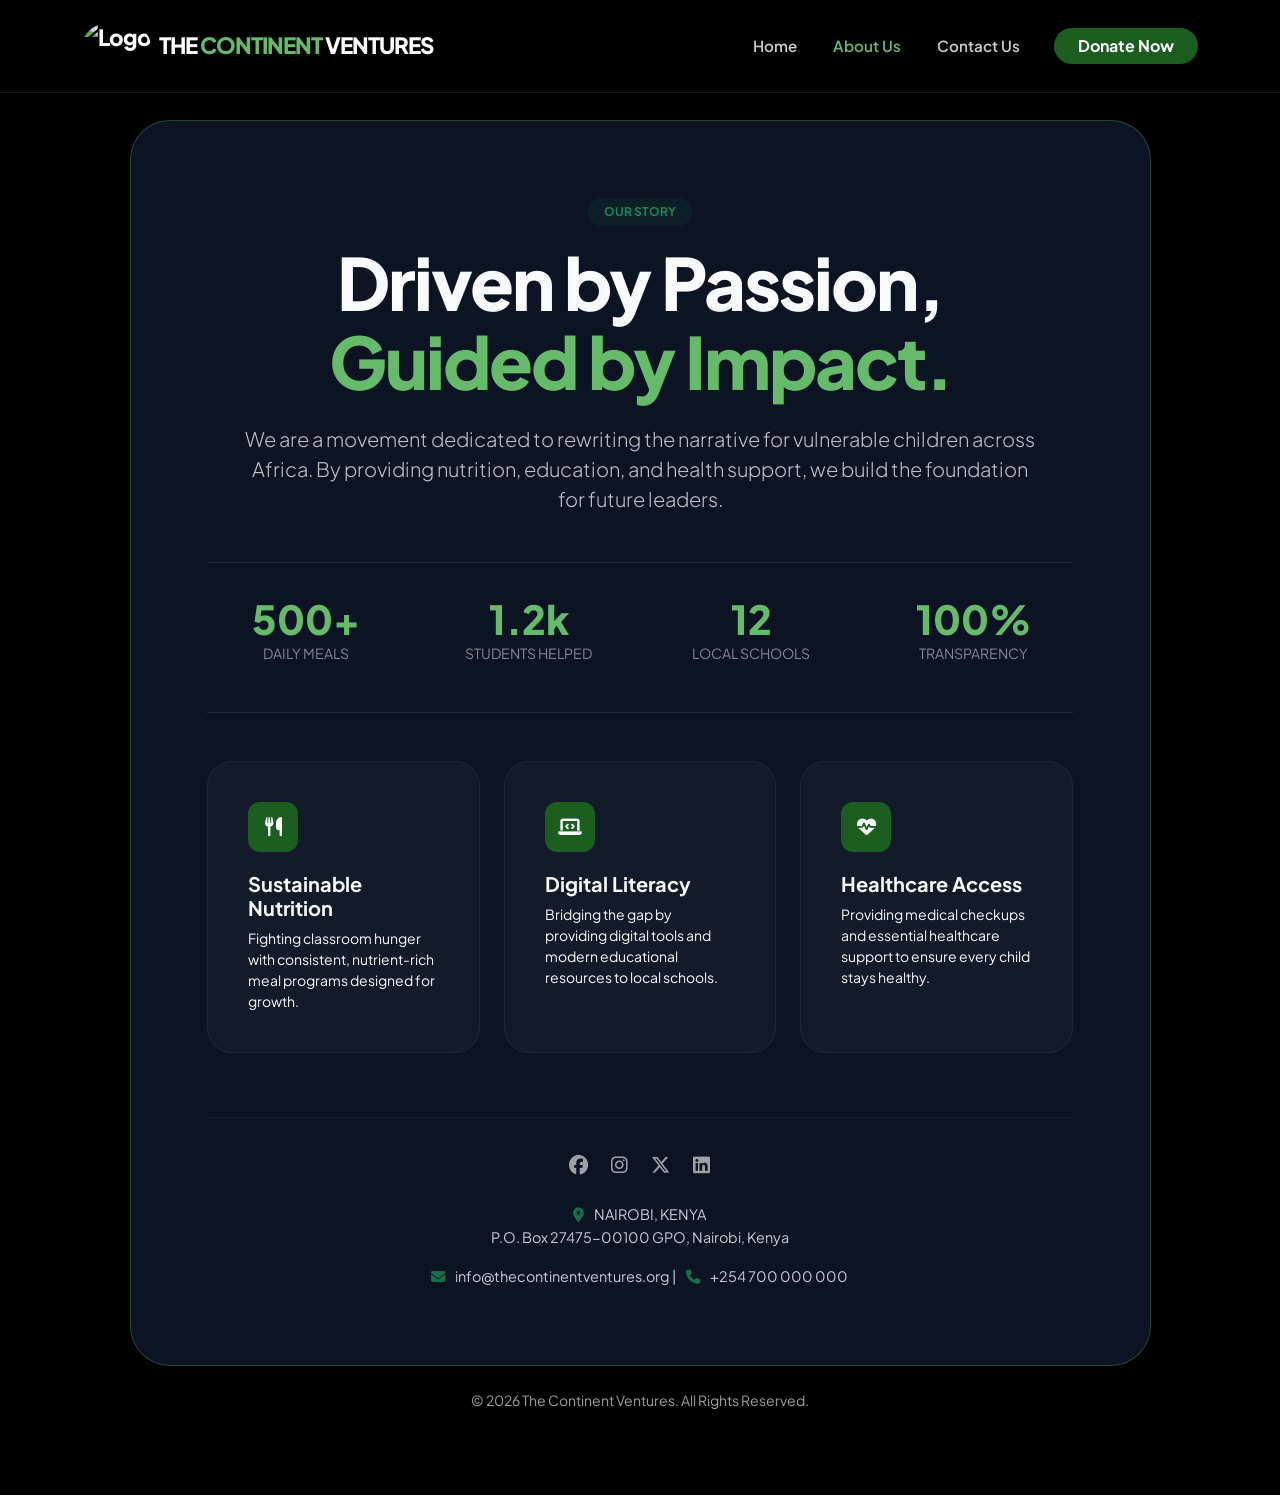
==== about.html @ 3dfab657 "Update about.html favicon update" ====
<!DOCTYPE html>
<html lang="en">
<head>
    <meta charset="UTF-8">
    <meta name="viewport" content="width=device-width, initial-scale=1.0">
    <title>About Us | The Continent Ventures</title>
    
    <link rel="icon" type="image/jpeg" href="logo.jpg" sizes="any">
    
    <link href="https://fonts.googleapis.com/css2?family=Plus+Jakarta+Sans:wght@300;400;600;800&display=swap" rel="stylesheet">
    <link href="https://cdn.jsdelivr.net/npm/bootstrap@5.3.0/dist/css/bootstrap.min.css" rel="stylesheet">
    <link rel="stylesheet" href="https://cdnjs.cloudflare.com/ajax/libs/font-awesome/6.4.0/css/all.min.css">
    
    <style>
        :root {
            --primary-green: #1b5e20;
            --accent-green: #66bb6a;
            --glass-bg: rgba(15, 23, 42, 0.85);
            --border-glow: rgba(102, 187, 106, 0.3);
        }

        body {
            font-family: 'Plus Jakarta Sans', sans-serif;
            background-color: #000;
            color: #f8fafc;
            overflow-x: hidden;
            margin: 0;
        }

        /* Responsive Background Effect */
        .hero-bg {
            position: fixed;
            top: 0;
            left: 0;
            width: 100%;
            height: 100%;
            z-index: -2;
            background-image: url('https://images.unsplash.com/photo-1503919919749-6466a55d6928?q=80&w=1920&auto=format');
            background-size: cover;
            background-position: center;
            animation: kenBurns 30s infinite alternate;
        }

        @keyframes kenBurns {
            from { transform: scale(1); }
            to { transform: scale(1.15); }
        }

        .overlay {
            position: fixed;
            top: 0;
            left: 0;
            width: 100%;
            height: 100%;
            background: linear-gradient(135deg, rgba(0,0,0,0.65) 0%, rgba(0,0,0,0.95) 100%);
            z-index: -1;
        }

        /* --- STICKY DYNAMIC NAVIGATION --- */
        .navbar {
            backdrop-filter: blur(20px);
            -webkit-backdrop-filter: blur(20px);
            border-bottom: 1px solid rgba(255,255,255,0.1);
            padding: 1rem 0;
            background: rgba(0, 0, 0, 0.8);
        }

        .navbar-brand {
            font-weight: 800;
            letter-spacing: -1px;
            font-size: clamp(1rem, 4vw, 1.4rem);
        }

        .nav-link {
            font-weight: 600;
            font-size: 0.95rem;
            margin: 0 10px;
            transition: color 0.3s ease;
            color: rgba(255,255,255,0.8) !important;
        }

        .nav-link:hover, .nav-link.active {
            color: var(--accent-green) !important;
        }

        /* --- MAIN CARD --- */
        .scroll-container {
            padding-top: 120px;
            padding-bottom: 60px;
            min-height: 100vh;
        }

        .main-card {
            background: var(--glass-bg);
            backdrop-filter: blur(40px);
            -webkit-backdrop-filter: blur(40px);
            border: 1px solid var(--border-glow);
            border-radius: clamp(20px, 5vw, 40px);
            padding: clamp(25px, 6vw, 80px);
            box-shadow: 0 50px 100px -20px rgba(0,0,0,0.8);
        }

        h1.headline {
            font-size: clamp(2rem, 8vw, 4.5rem);
            font-weight: 800;
            line-height: 1.1;
            letter-spacing: -2px;
            margin-bottom: 1.5rem;
        }

        /* Grid for Stats */
        .stats-grid {
            display: grid;
            grid-template-columns: repeat(auto-fit, minmax(120px, 1fr));
            gap: 1.5rem;
            margin: 3rem 0;
            padding: 2rem 0;
            border-top: 1px solid rgba(255,255,255,0.1);
            border-bottom: 1px solid rgba(255,255,255,0.1);
        }

        .stat-box h2 {
            font-weight: 800;
            color: var(--accent-green);
            font-size: clamp(1.5rem, 4vw, 2.5rem);
            margin: 0;
        }

        /* Feature Cards */
        .impact-feature {
            background: rgba(255, 255, 255, 0.03);
            border: 1px solid rgba(255, 255, 255, 0.05);
            padding: clamp(20px, 4vw, 40px);
            border-radius: 25px;
            height: 100%;
            transition: transform 0.3s ease, border-color 0.3s ease;
        }

        .impact-feature:hover {
            transform: translateY(-8px);
            border-color: var(--accent-green);
            background: rgba(255, 255, 255, 0.05);
        }

        .icon-circle {
            width: 50px;
            height: 50px;
            background: var(--primary-green);
            border-radius: 12px;
            display: flex;
            align-items: center;
            justify-content: center;
            margin-bottom: 20px;
            font-size: 1.2rem;
            color: white;
        }

        /* --- FOOTER & ADDRESS --- */
        .footer-address {
            margin-top: 4rem;
            padding-top: 2rem;
            border-top: 1px solid rgba(255,255,255,0.05);
        }

        .address-text {
            font-size: 0.9rem;
            opacity: 0.8;
            line-height: 1.6;
        }

        .social-links a {
            color: #fff;
            margin: 0 10px;
            font-size: 1.2rem;
            transition: 0.3s;
            opacity: 0.6;
            text-decoration: none;
        }

        .social-links a:hover {
            color: var(--accent-green);
            opacity: 1;
        }

        /* Responsive Breakpoints */
        @media (max-width: 991px) {
            .navbar { background: rgba(0, 0, 0, 0.95); }
            .scroll-container { padding-top: 100px; }
            .main-card { border-radius: 0; margin-top: -20px; }
        }
    </style>
</head>
<body>

    <nav class="navbar navbar-expand-lg navbar-dark fixed-top">
        <div class="container">
            <a class="navbar-brand d-flex align-items-center" href="index.html">
                <img src="logo.jpg" alt="Logo" height="50" class="me-2 rounded-circle">
                <span>THE <span style="color:var(--accent-green)">CONTINENT</span> VENTURES</span>
            </a>
            
            <button class="navbar-toggler" type="button" data-bs-toggle="collapse" data-bs-target="#mainNav">
                <span class="navbar-toggler-icon"></span>
            </button>

            <div class="collapse navbar-collapse" id="mainNav">
                <ul class="navbar-nav ms-auto align-items-center">
                    <li class="nav-item"><a class="nav-link" href="index.html">Home</a></li>
                    <li class="nav-item"><a class="nav-link active" href="about.html">About Us</a></li>
                    <li class="nav-item"><a class="nav-link" href="contact.html">Contact Us</a></li>
                    <li class="nav-item ms-lg-3 mt-3 mt-lg-0">
                        <a class="btn btn-success rounded-pill px-4 fw-bold w-100 w-lg-auto" href="donate.html" style="background-color: var(--primary-green); border: none;">Donate Now</a>
                    </li>
                </ul>
            </div>
        </div>
    </nav>

    <div class="hero-bg"></div>
    <div class="overlay"></div>

    <div class="scroll-container">
        <div class="container">
            <div class="row justify-content-center">
                <div class="col-xl-11">
                    
                    <div class="main-card">
                        <div class="text-center mb-5">
                            <span class="badge bg-success bg-opacity-10 text-success px-3 py-2 rounded-pill mb-3 fw-bold">OUR STORY</span>
                            <h1 class="headline">Driven by Passion, <br><span style="color:var(--accent-green)">Guided by Impact.</span></h1>
                            <p class="lead opacity-75 mx-auto" style="max-width: 800px;">
                                We are a movement dedicated to rewriting the narrative for vulnerable children across Africa. By providing nutrition, education, and health support, we build the foundation for future leaders.
                            </p>
                        </div>

                        <div class="stats-grid text-center">
                            <div class="stat-box"><h2>500+</h2><p class="small opacity-50">DAILY MEALS</p></div>
                            <div class="stat-box"><h2>1.2k</h2><p class="small opacity-50">STUDENTS HELPED</p></div>
                            <div class="stat-box"><h2>12</h2><p class="small opacity-50">LOCAL SCHOOLS</p></div>
                            <div class="stat-box"><h2>100%</h2><p class="small opacity-50">TRANSPARENCY</p></div>
                        </div>

                        <div class="row g-4">
                            <div class="col-lg-4 col-md-6">
                                <div class="impact-feature">
                                    <div class="icon-circle"><i class="fa-solid fa-utensils"></i></div>
                                    <h5 class="fw-bold">Sustainable Nutrition</h5>
                                    <p class="small opacity-70 mb-0">Fighting classroom hunger with consistent, nutrient-rich meal programs designed for growth.</p>
                                </div>
                            </div>
                            <div class="col-lg-4 col-md-6">
                                <div class="impact-feature">
                                    <div class="icon-circle"><i class="fa-solid fa-laptop-code"></i></div>
                                    <h5 class="fw-bold">Digital Literacy</h5>
                                    <p class="small opacity-70 mb-0">Bridging the gap by providing digital tools and modern educational resources to local schools.</p>
                                </div>
                            </div>
                            <div class="col-lg-4 col-md-12">
                                <div class="impact-feature">
                                    <div class="icon-circle"><i class="fa-solid fa-heart-pulse"></i></div>
                                    <h5 class="fw-bold">Healthcare Access</h5>
                                    <p class="small opacity-70 mb-0">Providing medical checkups and essential healthcare support to ensure every child stays healthy.</p>
                                </div>
                            </div>
                        </div>

                        <div class="footer-address text-center">
                            <div class="row justify-content-center">
                                <div class="col-md-8">
                                    <div class="social-links mb-4">
                                        <a href="#"><i class="fa-brands fa-facebook"></i></a>
                                        <a href="#"><i class="fa-brands fa-instagram"></i></a>
                                        <a href="#"><i class="fa-brands fa-x-twitter"></i></a>
                                        <a href="#"><i class="fa-brands fa-linkedin"></i></a>
                                    </div>
                                    <div class="address-text mb-3">
                                        <i class="fa-solid fa-location-dot text-success me-2"></i>
                                        NAIROBI, KENYA<br>
                                        P.O. Box 27475-00100 GPO, Nairobi, Kenya
                                    </div>
                                    <div class="address-text">
                                        <i class="fa-solid fa-envelope text-success me-2"></i> info@thecontinentventures.org | 
                                        <i class="fa-solid fa-phone text-success ms-2 me-2"></i> +254 700 000 000
                                    </div>
                                </div>
                            </div>
                        </div>
                    </div>

                    <footer class="text-center mt-4 mb-4">
                        <p class="small opacity-40">
                            &copy; <span id="autoYear"></span> The Continent Ventures. All Rights Reserved.
                        </p>
                    </footer>

                </div>
            </div>
        </div>
    </div>

    <script src="https://cdn.jsdelivr.net/npm/bootstrap@5.3.0/dist/js/bootstrap.bundle.min.js"></script>
    <script>
        // Dynamically update the copyright year
        document.getElementById("autoYear").textContent = new Date().getFullYear();
    </script>
</body>
</html>
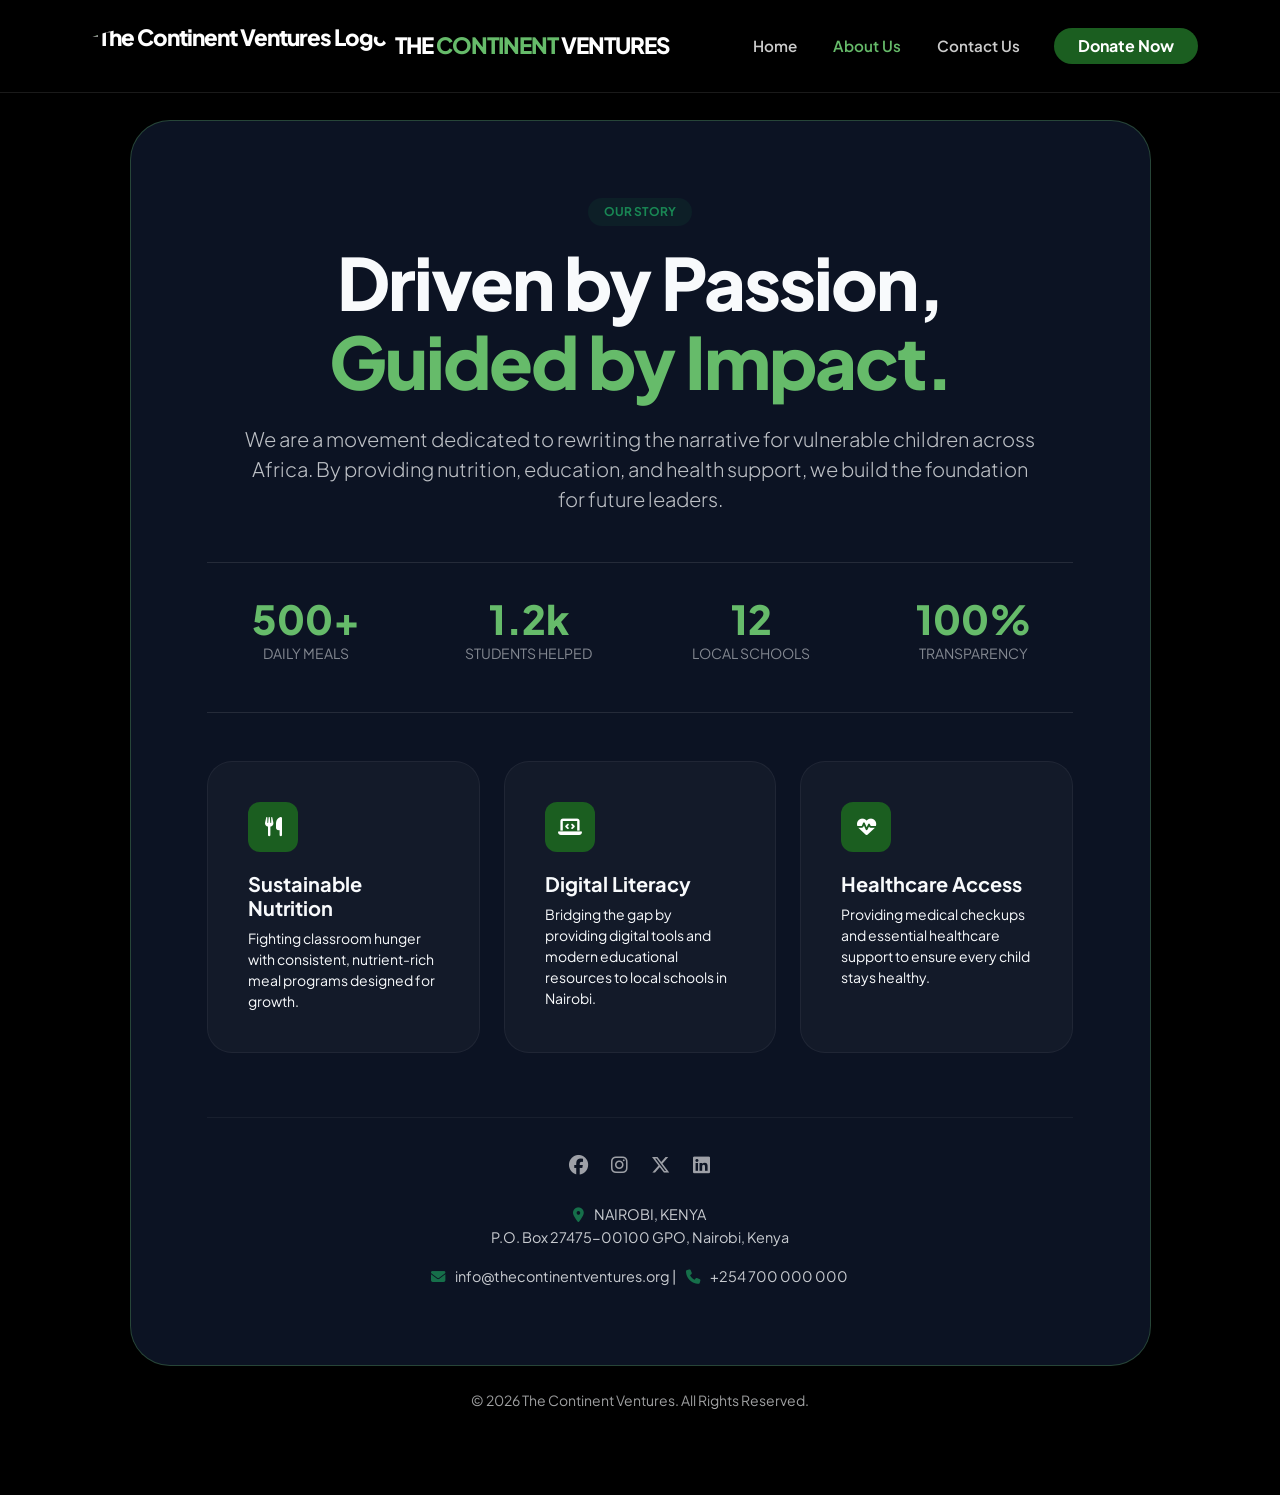
==== commit aab604e3: "Update about.html google" ====
--- a/about.html
+++ b/about.html
@@ -3,8 +3,34 @@
 <head>
     <meta charset="UTF-8">
     <meta name="viewport" content="width=device-width, initial-scale=1.0">
-    <title>About Us | The Continent Ventures</title>
+    <title>About Us | The Continent Ventures | Mission & Impact in Africa</title>
     
+    <meta name="description" content="Learn about The Continent Ventures mission to support vulnerable children in Africa through sustainable nutrition, education, and healthcare access.">
+    <link rel="canonical" href="https://thecontinentventures.github.io/thecontinentventures/about.html" />
+    
+    <meta property="og:type" content="website">
+    <meta property="og:url" content="https://thecontinentventures.github.io/thecontinentventures/about.html">
+    <meta property="og:title" content="About Us | The Continent Ventures">
+    <meta property="og:description" content="Driven by passion, guided by impact. Rewriting the narrative for vulnerable children across Africa.">
+    <meta property="og:image" content="https://thecontinentventures.github.io/thecontinentventures/logo.jpg">
+
+    <script type="application/ld+json">
+    {
+      "@context": "https://schema.org",
+      "@type": "AboutPage",
+      "mainEntity": {
+        "@type": "NGO",
+        "name": "The Continent Ventures",
+        "description": "A movement dedicated to providing nutrition, education, and health support to children across Africa.",
+        "address": {
+          "@type": "PostalAddress",
+          "addressLocality": "Nairobi",
+          "addressCountry": "KE"
+        }
+      }
+    }
+    </script>
+
     <link rel="icon" type="image/jpeg" href="logo.jpg" sizes="any">
     
     <link href="https://fonts.googleapis.com/css2?family=Plus+Jakarta+Sans:wght@300;400;600;800&display=swap" rel="stylesheet">
@@ -195,7 +221,7 @@
     <nav class="navbar navbar-expand-lg navbar-dark fixed-top">
         <div class="container">
             <a class="navbar-brand d-flex align-items-center" href="index.html">
-                <img src="logo.jpg" alt="Logo" height="50" class="me-2 rounded-circle">
+                <img src="logo.jpg" alt="The Continent Ventures Logo" height="50" class="me-2 rounded-circle">
                 <span>THE <span style="color:var(--accent-green)">CONTINENT</span> VENTURES</span>
             </a>
             
@@ -252,7 +278,7 @@
                                 <div class="impact-feature">
                                     <div class="icon-circle"><i class="fa-solid fa-laptop-code"></i></div>
                                     <h5 class="fw-bold">Digital Literacy</h5>
-                                    <p class="small opacity-70 mb-0">Bridging the gap by providing digital tools and modern educational resources to local schools.</p>
+                                    <p class="small opacity-70 mb-0">Bridging the gap by providing digital tools and modern educational resources to local schools in Nairobi.</p>
                                 </div>
                             </div>
                             <div class="col-lg-4 col-md-12">
@@ -268,10 +294,10 @@
                             <div class="row justify-content-center">
                                 <div class="col-md-8">
                                     <div class="social-links mb-4">
-                                        <a href="#"><i class="fa-brands fa-facebook"></i></a>
-                                        <a href="#"><i class="fa-brands fa-instagram"></i></a>
-                                        <a href="#"><i class="fa-brands fa-x-twitter"></i></a>
-                                        <a href="#"><i class="fa-brands fa-linkedin"></i></a>
+                                        <a href="#" aria-label="Facebook"><i class="fa-brands fa-facebook"></i></a>
+                                        <a href="#" aria-label="Instagram"><i class="fa-brands fa-instagram"></i></a>
+                                        <a href="#" aria-label="Twitter"><i class="fa-brands fa-x-twitter"></i></a>
+                                        <a href="#" aria-label="LinkedIn"><i class="fa-brands fa-linkedin"></i></a>
                                     </div>
                                     <div class="address-text mb-3">
                                         <i class="fa-solid fa-location-dot text-success me-2"></i>
@@ -300,7 +326,6 @@
 
     <script src="https://cdn.jsdelivr.net/npm/bootstrap@5.3.0/dist/js/bootstrap.bundle.min.js"></script>
     <script>
-        // Dynamically update the copyright year
         document.getElementById("autoYear").textContent = new Date().getFullYear();
     </script>
 </body>
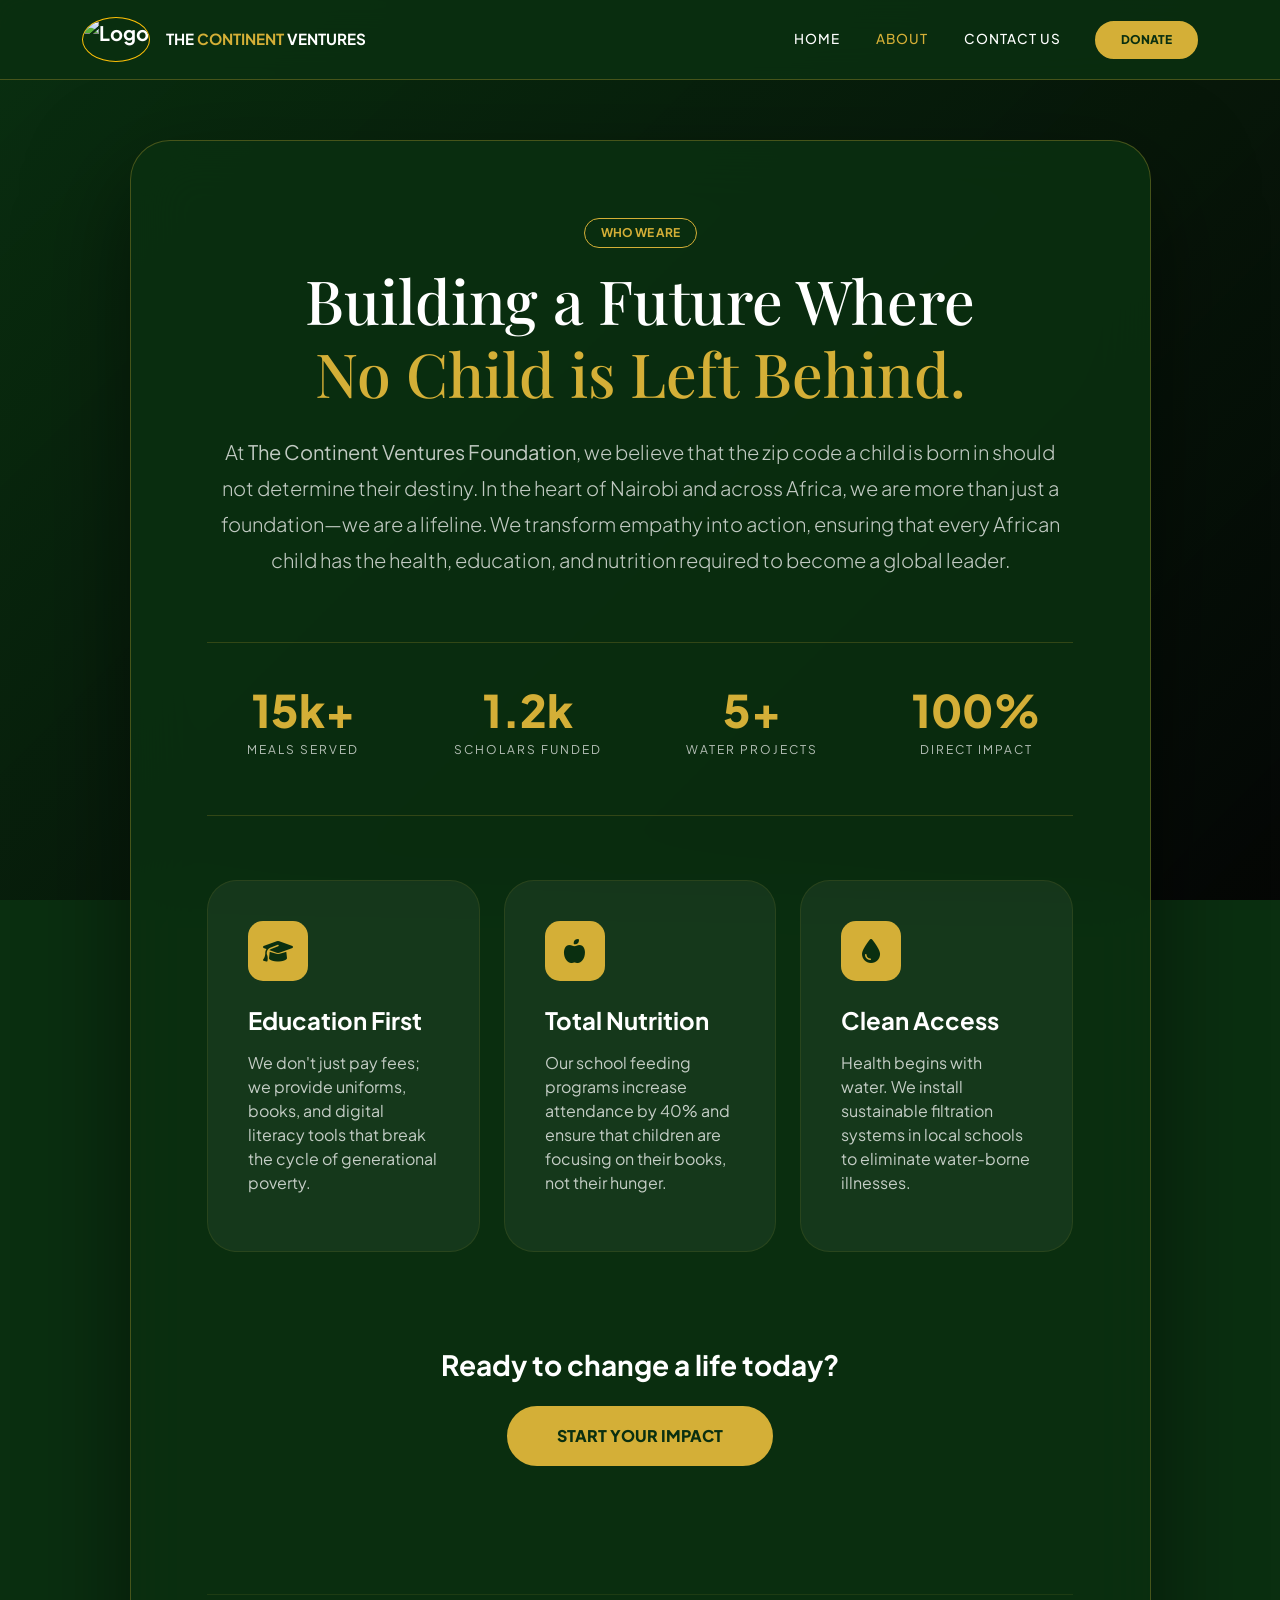
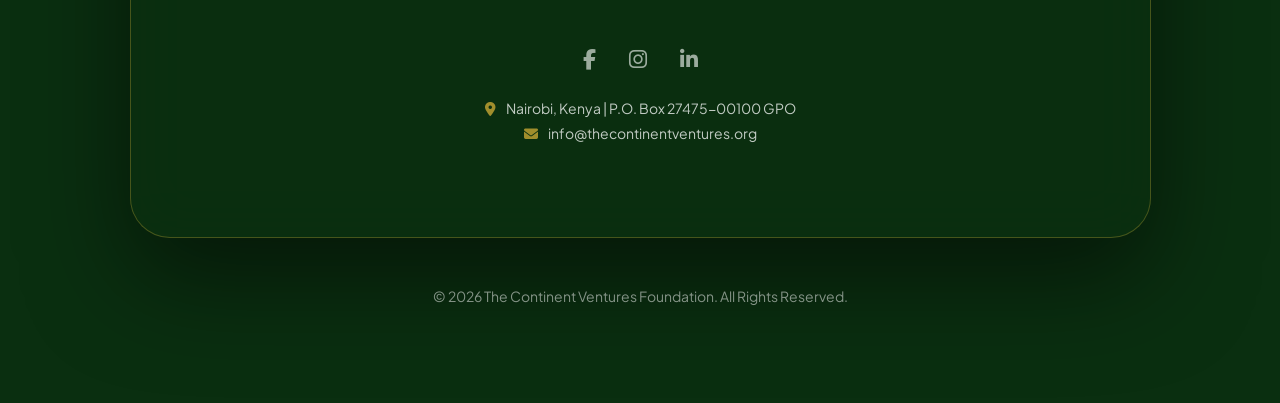
==== commit ef929e23: "Update about.html new html" ====
--- a/about.html
+++ b/about.html
@@ -3,216 +3,185 @@
 <head>
     <meta charset="UTF-8">
     <meta name="viewport" content="width=device-width, initial-scale=1.0">
-    <title>About Us | The Continent Ventures | Mission & Impact in Africa</title>
+    <title>Our Mission | The Continent Ventures Foundation</title>
     
-    <meta name="description" content="Learn about The Continent Ventures mission to support vulnerable children in Africa through sustainable nutrition, education, and healthcare access.">
+    <meta name="description" content="Discover how The Continent Ventures Foundation is transforming lives through education, nutrition, and sustainable community development in Africa.">
     <link rel="canonical" href="https://thecontinentventures.github.io/thecontinentventures/about.html" />
     
-    <meta property="og:type" content="website">
-    <meta property="og:url" content="https://thecontinentventures.github.io/thecontinentventures/about.html">
-    <meta property="og:title" content="About Us | The Continent Ventures">
-    <meta property="og:description" content="Driven by passion, guided by impact. Rewriting the narrative for vulnerable children across Africa.">
-    <meta property="og:image" content="https://thecontinentventures.github.io/thecontinentventures/logo.jpg">
-
-    <script type="application/ld+json">
-    {
-      "@context": "https://schema.org",
-      "@type": "AboutPage",
-      "mainEntity": {
-        "@type": "NGO",
-        "name": "The Continent Ventures",
-        "description": "A movement dedicated to providing nutrition, education, and health support to children across Africa.",
-        "address": {
-          "@type": "PostalAddress",
-          "addressLocality": "Nairobi",
-          "addressCountry": "KE"
-        }
-      }
-    }
-    </script>
-
     <link rel="icon" type="image/jpeg" href="logo.jpg" sizes="any">
-    
-    <link href="https://fonts.googleapis.com/css2?family=Plus+Jakarta+Sans:wght@300;400;600;800&display=swap" rel="stylesheet">
+    <link href="https://fonts.googleapis.com/css2?family=Plus+Jakarta+Sans:wght@300;400;600;800&family=Playfair+Display:wght@700&display=swap" rel="stylesheet">
     <link href="https://cdn.jsdelivr.net/npm/bootstrap@5.3.0/dist/css/bootstrap.min.css" rel="stylesheet">
     <link rel="stylesheet" href="https://cdnjs.cloudflare.com/ajax/libs/font-awesome/6.4.0/css/all.min.css">
     
     <style>
         :root {
-            --primary-green: #1b5e20;
-            --accent-green: #66bb6a;
-            --glass-bg: rgba(15, 23, 42, 0.85);
-            --border-glow: rgba(102, 187, 106, 0.3);
+            --primary-green: #0a2f10;
+            --accent-gold: #d4af37;
+            --glass-bg: rgba(10, 47, 16, 0.9);
+            --border-glow: rgba(212, 175, 55, 0.3);
+            --off-white: #ffffff;
         }
 
         body {
             font-family: 'Plus Jakarta Sans', sans-serif;
-            background-color: #000;
-            color: #f8fafc;
+            background-color: var(--primary-green);
+            color: var(--off-white);
             overflow-x: hidden;
             margin: 0;
         }
 
-        /* Responsive Background Effect */
+        /* --- BACKGROUND EFFECT --- */
         .hero-bg {
             position: fixed;
-            top: 0;
-            left: 0;
-            width: 100%;
-            height: 100%;
+            top: 0; left: 0; width: 100%; height: 100%;
             z-index: -2;
-            background-image: url('https://images.unsplash.com/photo-1503919919749-6466a55d6928?q=80&w=1920&auto=format');
+            background-image: url('https://images.pexels.com/photos/1125850/pexels-photo-1125850.jpeg?auto=compress&cs=tinysrgb&w=1920');
             background-size: cover;
             background-position: center;
-            animation: kenBurns 30s infinite alternate;
-        }
-
-        @keyframes kenBurns {
-            from { transform: scale(1); }
-            to { transform: scale(1.15); }
+            filter: brightness(0.4);
         }
 
         .overlay {
             position: fixed;
-            top: 0;
-            left: 0;
-            width: 100%;
-            height: 100%;
-            background: linear-gradient(135deg, rgba(0,0,0,0.65) 0%, rgba(0,0,0,0.95) 100%);
+            top: 0; left: 0; width: 100%; height: 100%;
+            background: linear-gradient(135deg, rgba(10, 47, 16, 0.8) 0%, rgba(5, 5, 5, 0.95) 100%);
             z-index: -1;
         }
 
-        /* --- STICKY DYNAMIC NAVIGATION --- */
+        /* --- NAVIGATION --- */
         .navbar {
-            backdrop-filter: blur(20px);
-            -webkit-backdrop-filter: blur(20px);
-            border-bottom: 1px solid rgba(255,255,255,0.1);
-            padding: 1rem 0;
-            background: rgba(0, 0, 0, 0.8);
-        }
-
-        .navbar-brand {
-            font-weight: 800;
-            letter-spacing: -1px;
-            font-size: clamp(1rem, 4vw, 1.4rem);
+            background: rgba(10, 47, 16, 0.9) !important;
+            backdrop-filter: blur(15px);
+            border-bottom: 1px solid var(--border-glow);
+            padding: 12px 0;
         }
 
         .nav-link {
-            font-weight: 600;
-            font-size: 0.95rem;
+            color: var(--off-white) !important;
+            font-weight: 500;
+            text-transform: uppercase;
+            letter-spacing: 1px;
+            font-size: 0.85rem;
             margin: 0 10px;
-            transition: color 0.3s ease;
-            color: rgba(255,255,255,0.8) !important;
+            transition: 0.3s;
         }
 
         .nav-link:hover, .nav-link.active {
-            color: var(--accent-green) !important;
-        }
-
-        /* --- MAIN CARD --- */
+            color: var(--accent-gold) !important;
+        }
+
+        /* --- CONTENT CARD --- */
         .scroll-container {
-            padding-top: 120px;
-            padding-bottom: 60px;
-            min-height: 100vh;
+            padding-top: 140px;
+            padding-bottom: 80px;
         }
 
         .main-card {
             background: var(--glass-bg);
-            backdrop-filter: blur(40px);
-            -webkit-backdrop-filter: blur(40px);
+            backdrop-filter: blur(30px);
             border: 1px solid var(--border-glow);
-            border-radius: clamp(20px, 5vw, 40px);
-            padding: clamp(25px, 6vw, 80px);
-            box-shadow: 0 50px 100px -20px rgba(0,0,0,0.8);
+            border-radius: 40px;
+            padding: clamp(30px, 6vw, 80px);
+            box-shadow: 0 40px 100px rgba(0,0,0,0.5);
         }
 
         h1.headline {
-            font-size: clamp(2rem, 8vw, 4.5rem);
-            font-weight: 800;
-            line-height: 1.1;
-            letter-spacing: -2px;
+            font-family: 'Playfair Display', serif;
+            font-size: clamp(2.2rem, 6vw, 3.8rem);
+            line-height: 1.2;
             margin-bottom: 1.5rem;
         }
 
-        /* Grid for Stats */
+        .accent-text { color: var(--accent-gold); }
+
+        /* --- STATS --- */
         .stats-grid {
             display: grid;
-            grid-template-columns: repeat(auto-fit, minmax(120px, 1fr));
-            gap: 1.5rem;
-            margin: 3rem 0;
-            padding: 2rem 0;
-            border-top: 1px solid rgba(255,255,255,0.1);
-            border-bottom: 1px solid rgba(255,255,255,0.1);
+            grid-template-columns: repeat(auto-fit, minmax(150px, 1fr));
+            gap: 2rem;
+            margin: 4rem 0;
+            padding: 2.5rem 0;
+            border-top: 1px solid rgba(212, 175, 55, 0.2);
+            border-bottom: 1px solid rgba(212, 175, 55, 0.2);
         }
 
         .stat-box h2 {
             font-weight: 800;
-            color: var(--accent-green);
-            font-size: clamp(1.5rem, 4vw, 2.5rem);
-            margin: 0;
-        }
-
-        /* Feature Cards */
+            color: var(--accent-gold);
+            font-size: 2.8rem;
+            margin-bottom: 5px;
+        }
+
+        .stat-box p {
+            font-size: 0.75rem;
+            letter-spacing: 2px;
+            text-transform: uppercase;
+            opacity: 0.7;
+        }
+
+        /* --- IMPACT BOXES --- */
         .impact-feature {
-            background: rgba(255, 255, 255, 0.03);
-            border: 1px solid rgba(255, 255, 255, 0.05);
-            padding: clamp(20px, 4vw, 40px);
-            border-radius: 25px;
+            background: rgba(255, 255, 255, 0.05);
+            border: 1px solid rgba(212, 175, 55, 0.1);
+            padding: 40px;
+            border-radius: 30px;
             height: 100%;
-            transition: transform 0.3s ease, border-color 0.3s ease;
+            transition: 0.4s;
         }
 
         .impact-feature:hover {
-            transform: translateY(-8px);
-            border-color: var(--accent-green);
-            background: rgba(255, 255, 255, 0.05);
+            transform: translateY(-10px);
+            border-color: var(--accent-gold);
+            background: rgba(212, 175, 55, 0.05);
         }
 
         .icon-circle {
-            width: 50px;
-            height: 50px;
-            background: var(--primary-green);
-            border-radius: 12px;
+            width: 60px; height: 60px;
+            background: var(--accent-gold);
+            color: var(--primary-green);
+            border-radius: 15px;
             display: flex;
             align-items: center;
             justify-content: center;
-            margin-bottom: 20px;
-            font-size: 1.2rem;
-            color: white;
-        }
-
-        /* --- FOOTER & ADDRESS --- */
-        .footer-address {
-            margin-top: 4rem;
-            padding-top: 2rem;
-            border-top: 1px solid rgba(255,255,255,0.05);
-        }
-
-        .address-text {
-            font-size: 0.9rem;
-            opacity: 0.8;
-            line-height: 1.6;
+            margin-bottom: 25px;
+            font-size: 1.5rem;
+        }
+
+        /* --- BUTTONS --- */
+        .btn-gold {
+            background: var(--accent-gold);
+            color: var(--primary-green);
+            padding: 15px 40px;
+            font-weight: 800;
+            border-radius: 50px;
+            text-transform: uppercase;
+            border: 2px solid var(--accent-gold);
+            transition: 0.3s;
+        }
+
+        .btn-gold:hover {
+            background: transparent;
+            color: var(--accent-gold);
+        }
+
+        /* --- FOOTER --- */
+        .footer-section {
+            margin-top: 5rem;
+            padding-top: 3rem;
+            border-top: 1px solid rgba(212, 175, 55, 0.1);
         }
 
         .social-links a {
-            color: #fff;
-            margin: 0 10px;
-            font-size: 1.2rem;
+            color: var(--off-white);
+            margin: 0 15px;
+            font-size: 1.3rem;
             transition: 0.3s;
             opacity: 0.6;
-            text-decoration: none;
         }
 
         .social-links a:hover {
-            color: var(--accent-green);
+            color: var(--accent-gold);
             opacity: 1;
-        }
-
-        /* Responsive Breakpoints */
-        @media (max-width: 991px) {
-            .navbar { background: rgba(0, 0, 0, 0.95); }
-            .scroll-container { padding-top: 100px; }
-            .main-card { border-radius: 0; margin-top: -20px; }
         }
     </style>
 </head>
@@ -220,23 +189,19 @@
 
     <nav class="navbar navbar-expand-lg navbar-dark fixed-top">
         <div class="container">
-            <a class="navbar-brand d-flex align-items-center" href="index.html">
-                <img src="logo.jpg" alt="The Continent Ventures Logo" height="50" class="me-2 rounded-circle">
-                <span>THE <span style="color:var(--accent-green)">CONTINENT</span> VENTURES</span>
+            <a class="navbar-brand d-flex align-items-center fw-bold" href="index.html">
+                <img src="logo.jpg" alt="Logo" height="45" class="me-3 rounded-circle border border-warning">
+                <span class="text-uppercase" style="font-size: 0.95rem;">The <span class="accent-text">Continent</span> Ventures</span>
             </a>
-            
-            <button class="navbar-toggler" type="button" data-bs-toggle="collapse" data-bs-target="#mainNav">
+            <button class="navbar-toggler border-0" type="button" data-bs-toggle="collapse" data-bs-target="#mainNav">
                 <span class="navbar-toggler-icon"></span>
             </button>
-
             <div class="collapse navbar-collapse" id="mainNav">
                 <ul class="navbar-nav ms-auto align-items-center">
                     <li class="nav-item"><a class="nav-link" href="index.html">Home</a></li>
-                    <li class="nav-item"><a class="nav-link active" href="about.html">About Us</a></li>
+                    <li class="nav-item"><a class="nav-link active" href="about.html">About</a></li>
                     <li class="nav-item"><a class="nav-link" href="contact.html">Contact Us</a></li>
-                    <li class="nav-item ms-lg-3 mt-3 mt-lg-0">
-                        <a class="btn btn-success rounded-pill px-4 fw-bold w-100 w-lg-auto" href="donate.html" style="background-color: var(--primary-green); border: none;">Donate Now</a>
-                    </li>
+                    <li class="nav-item ms-lg-3"><a class="btn btn-gold py-2 px-4" style="font-size: 0.75rem;" href="donate.html">Donate</a></li>
                 </ul>
             </div>
         </div>
@@ -252,71 +217,64 @@
                     
                     <div class="main-card">
                         <div class="text-center mb-5">
-                            <span class="badge bg-success bg-opacity-10 text-success px-3 py-2 rounded-pill mb-3 fw-bold">OUR STORY</span>
-                            <h1 class="headline">Driven by Passion, <br><span style="color:var(--accent-green)">Guided by Impact.</span></h1>
-                            <p class="lead opacity-75 mx-auto" style="max-width: 800px;">
-                                We are a movement dedicated to rewriting the narrative for vulnerable children across Africa. By providing nutrition, education, and health support, we build the foundation for future leaders.
+                            <span class="badge rounded-pill mb-3 px-3 py-2" style="border: 1px solid var(--accent-gold); color: var(--accent-gold);">WHO WE ARE</span>
+                            <h1 class="headline">Building a Future Where <br><span class="accent-text">No Child is Left Behind.</span></h1>
+                            <p class="lead opacity-75 mx-auto" style="max-width: 850px; font-weight: 300; line-height: 1.8;">
+                                At <strong>The Continent Ventures Foundation</strong>, we believe that the zip code a child is born in should not determine their destiny. In the heart of Nairobi and across Africa, we are more than just a foundation—we are a lifeline. We transform empathy into action, ensuring that every African child has the health, education, and nutrition required to become a global leader.
                             </p>
                         </div>
 
                         <div class="stats-grid text-center">
-                            <div class="stat-box"><h2>500+</h2><p class="small opacity-50">DAILY MEALS</p></div>
-                            <div class="stat-box"><h2>1.2k</h2><p class="small opacity-50">STUDENTS HELPED</p></div>
-                            <div class="stat-box"><h2>12</h2><p class="small opacity-50">LOCAL SCHOOLS</p></div>
-                            <div class="stat-box"><h2>100%</h2><p class="small opacity-50">TRANSPARENCY</p></div>
-                        </div>
-
-                        <div class="row g-4">
+                            <div class="stat-box"><h2>15k+</h2><p>Meals Served</p></div>
+                            <div class="stat-box"><h2>1.2k</h2><p>Scholars Funded</p></div>
+                            <div class="stat-box"><h2>5+</h2><p>Water Projects</p></div>
+                            <div class="stat-box"><h2>100%</h2><p>Direct Impact</p></div>
+                        </div>
+
+                        <div class="row g-4 mb-5">
                             <div class="col-lg-4 col-md-6">
                                 <div class="impact-feature">
-                                    <div class="icon-circle"><i class="fa-solid fa-utensils"></i></div>
-                                    <h5 class="fw-bold">Sustainable Nutrition</h5>
-                                    <p class="small opacity-70 mb-0">Fighting classroom hunger with consistent, nutrient-rich meal programs designed for growth.</p>
+                                    <div class="icon-circle"><i class="fa-solid fa-graduation-cap"></i></div>
+                                    <h4 class="fw-bold mb-3">Education First</h4>
+                                    <p class="opacity-75">We don't just pay fees; we provide uniforms, books, and digital literacy tools that break the cycle of generational poverty.</p>
                                 </div>
                             </div>
                             <div class="col-lg-4 col-md-6">
                                 <div class="impact-feature">
-                                    <div class="icon-circle"><i class="fa-solid fa-laptop-code"></i></div>
-                                    <h5 class="fw-bold">Digital Literacy</h5>
-                                    <p class="small opacity-70 mb-0">Bridging the gap by providing digital tools and modern educational resources to local schools in Nairobi.</p>
+                                    <div class="icon-circle"><i class="fa-solid fa-apple-whole"></i></div>
+                                    <h4 class="fw-bold mb-3">Total Nutrition</h4>
+                                    <p class="opacity-75">Our school feeding programs increase attendance by 40% and ensure that children are focusing on their books, not their hunger.</p>
                                 </div>
                             </div>
                             <div class="col-lg-4 col-md-12">
                                 <div class="impact-feature">
-                                    <div class="icon-circle"><i class="fa-solid fa-heart-pulse"></i></div>
-                                    <h5 class="fw-bold">Healthcare Access</h5>
-                                    <p class="small opacity-70 mb-0">Providing medical checkups and essential healthcare support to ensure every child stays healthy.</p>
+                                    <div class="icon-circle"><i class="fa-solid fa-droplet"></i></div>
+                                    <h4 class="fw-bold mb-3">Clean Access</h4>
+                                    <p class="opacity-75">Health begins with water. We install sustainable filtration systems in local schools to eliminate water-borne illnesses.</p>
                                 </div>
                             </div>
                         </div>
 
-                        <div class="footer-address text-center">
-                            <div class="row justify-content-center">
-                                <div class="col-md-8">
-                                    <div class="social-links mb-4">
-                                        <a href="#" aria-label="Facebook"><i class="fa-brands fa-facebook"></i></a>
-                                        <a href="#" aria-label="Instagram"><i class="fa-brands fa-instagram"></i></a>
-                                        <a href="#" aria-label="Twitter"><i class="fa-brands fa-x-twitter"></i></a>
-                                        <a href="#" aria-label="LinkedIn"><i class="fa-brands fa-linkedin"></i></a>
-                                    </div>
-                                    <div class="address-text mb-3">
-                                        <i class="fa-solid fa-location-dot text-success me-2"></i>
-                                        NAIROBI, KENYA<br>
-                                        P.O. Box 27475-00100 GPO, Nairobi, Kenya
-                                    </div>
-                                    <div class="address-text">
-                                        <i class="fa-solid fa-envelope text-success me-2"></i> info@thecontinentventures.org | 
-                                        <i class="fa-solid fa-phone text-success ms-2 me-2"></i> +254 700 000 000
-                                    </div>
-                                </div>
+                        <div class="text-center py-5">
+                            <h3 class="fw-bold mb-4">Ready to change a life today?</h3>
+                            <a href="donate.html" class="btn btn-gold px-5 py-3">Start Your Impact</a>
+                        </div>
+
+                        <div class="footer-section text-center">
+                            <div class="social-links mb-4">
+                                <a href="#"><i class="fab fa-facebook-f"></i></a>
+                                <a href="#"><i class="fab fa-instagram"></i></a>
+                                <a href="#"><i class="fab fa-linkedin-in"></i></a>
+                            </div>
+                            <div class="address-text opacity-75 small">
+                                <p class="mb-1"><i class="fas fa-location-dot accent-text me-2"></i> Nairobi, Kenya | P.O. Box 27475-00100 GPO</p>
+                                <p><i class="fas fa-envelope accent-text me-2"></i> info@thecontinentventures.org</p>
                             </div>
                         </div>
                     </div>
 
-                    <footer class="text-center mt-4 mb-4">
-                        <p class="small opacity-40">
-                            &copy; <span id="autoYear"></span> The Continent Ventures. All Rights Reserved.
-                        </p>
+                    <footer class="text-center mt-5">
+                        <p class="small opacity-50">&copy; <span id="autoYear"></span> The Continent Ventures Foundation. All Rights Reserved.</p>
                     </footer>
 
                 </div>
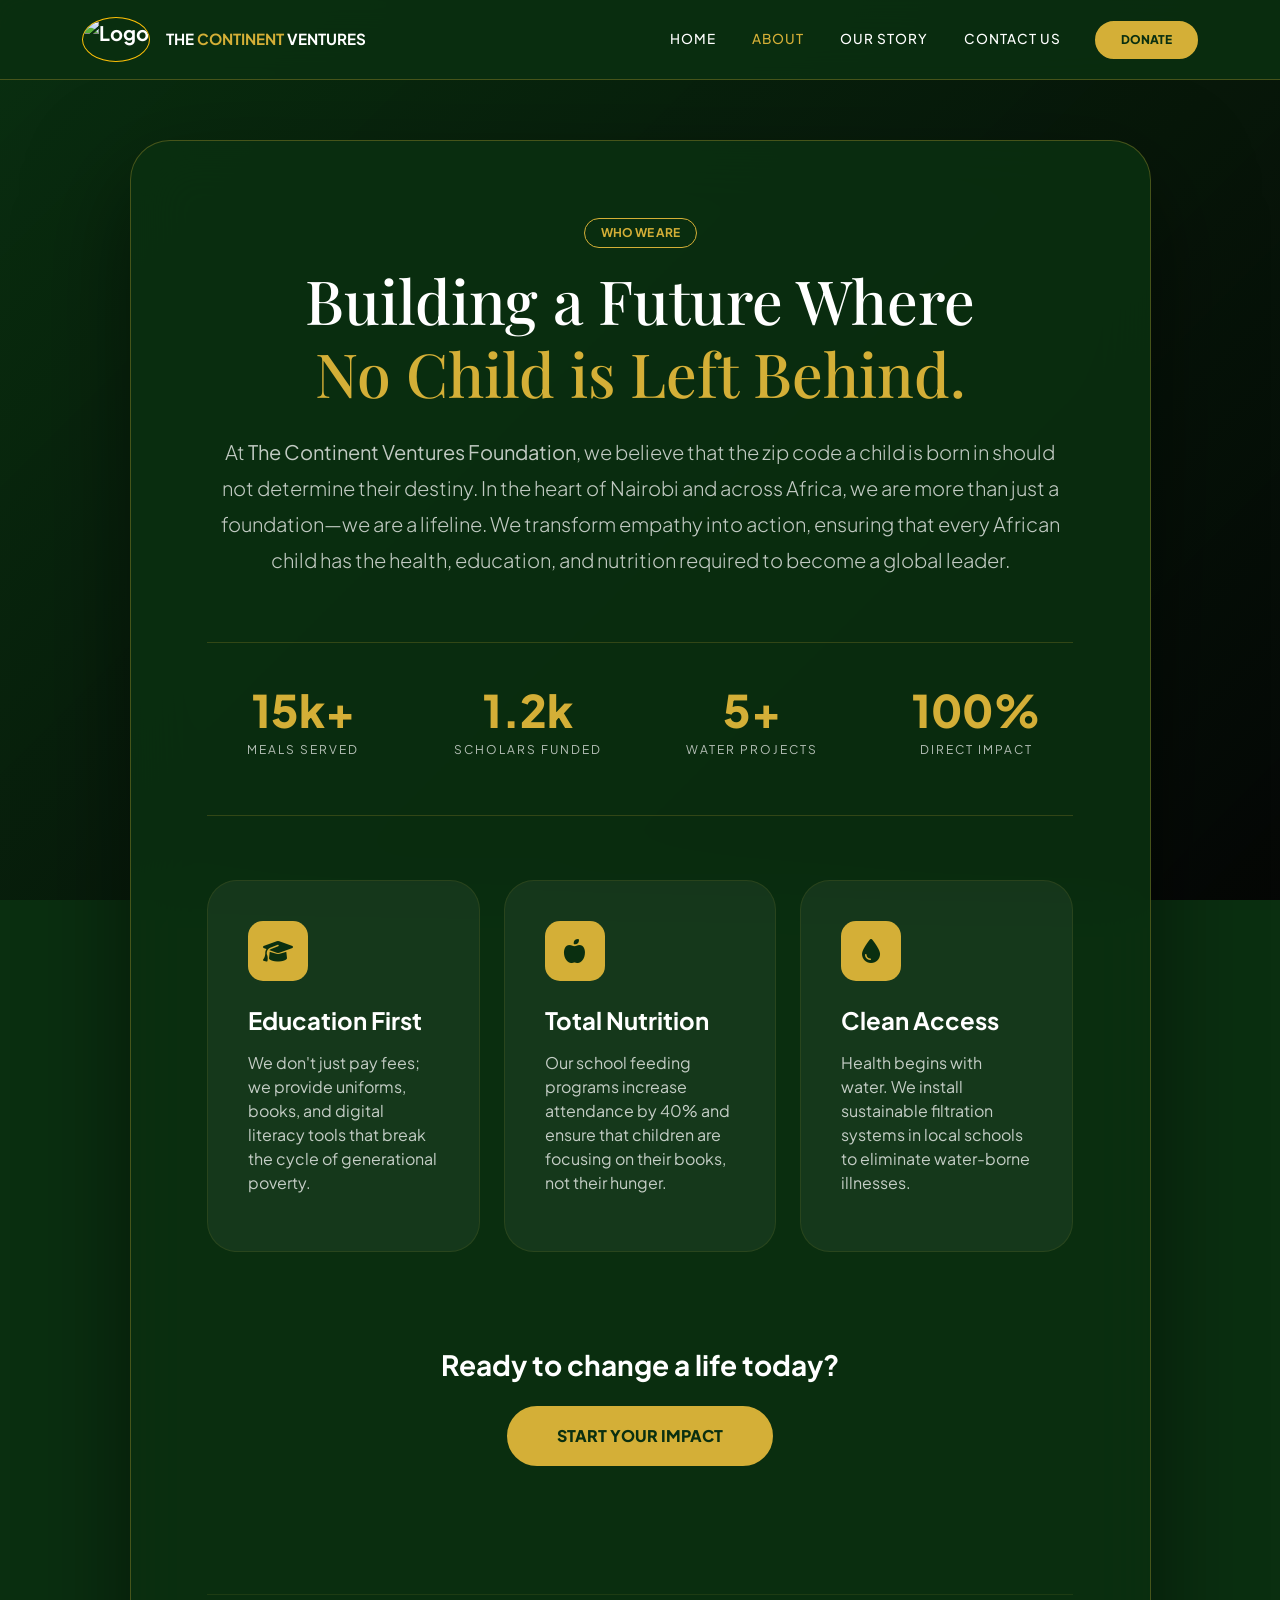
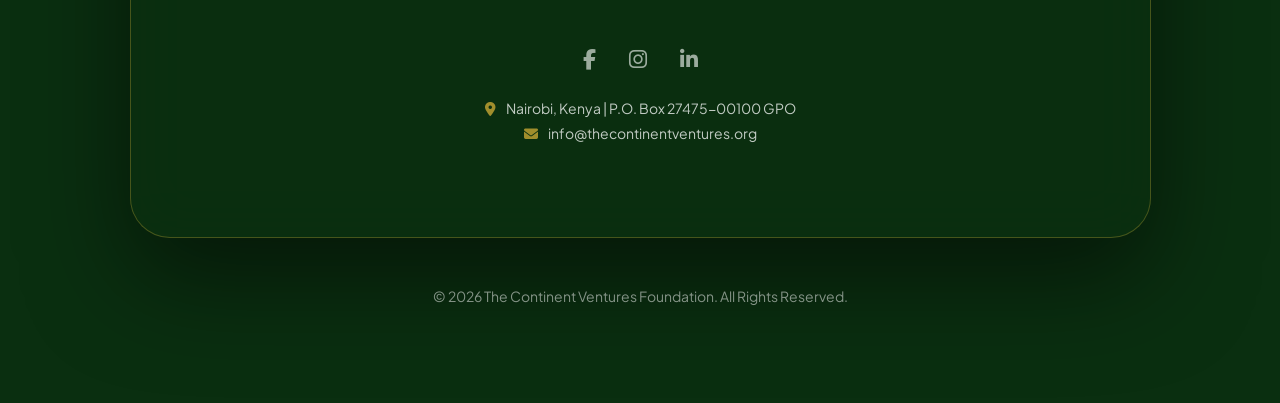
==== commit b8963c45: "Update about.html New about" ====
--- a/about.html
+++ b/about.html
@@ -200,6 +200,7 @@
                 <ul class="navbar-nav ms-auto align-items-center">
                     <li class="nav-item"><a class="nav-link" href="index.html">Home</a></li>
                     <li class="nav-item"><a class="nav-link active" href="about.html">About</a></li>
+                    <li class="nav-item"><a class="nav-link" href="story.html">Our Story</a></li>
                     <li class="nav-item"><a class="nav-link" href="contact.html">Contact Us</a></li>
                     <li class="nav-item ms-lg-3"><a class="btn btn-gold py-2 px-4" style="font-size: 0.75rem;" href="donate.html">Donate</a></li>
                 </ul>
